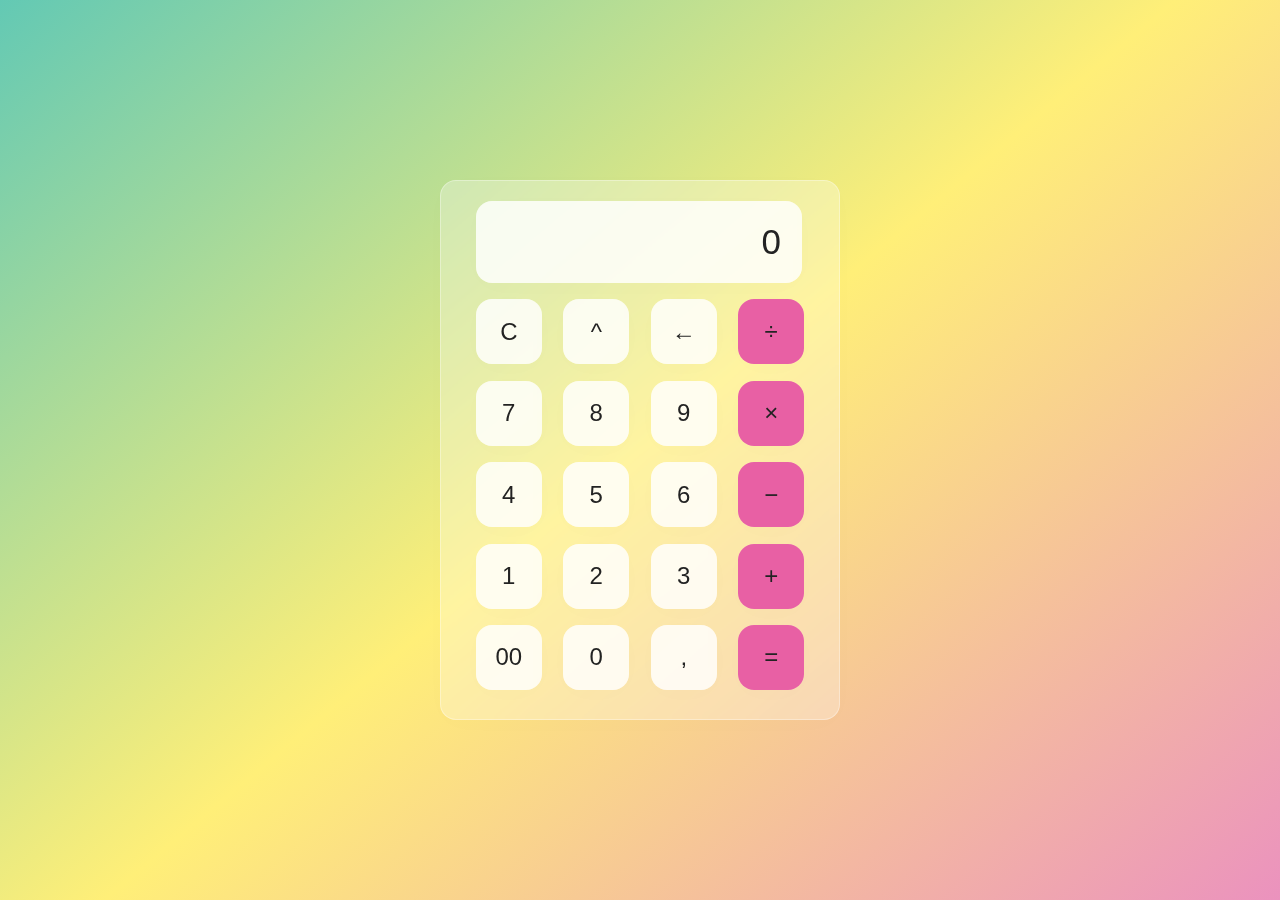
==== Calculator/index.html @ c86e8db0 "Initial commit" ====
<!DOCTYPE html>
<html lang="ru">
<head>
    <meta charset="UTF-8">
    <meta name="viewport" content="width=device-width, initial-scale=1.0">
    <link rel="stylesheet" href="style.css">
    <title>Калькулятор</title>
</head>
<body>
    <div class="wrapper">
        <div class="screen">
            0
        </div>

        <div class="calc-buttons">
            <div class="calc-button-row">
                <button class="calc-button">
                    C
                </button>
                <button class="calc-button">
                    ^
                </button>
                <button class="calc-button">
                    &larr;
                </button>
                <button class="calc-button">
                    &divide;
                </button>
            </div>

            <div class="calc-button-row">
                <button class="calc-button">
                    7
                </button>
                <button class="calc-button">
                    8
                </button>
                <button class="calc-button">
                    9
                </button>
                <button class="calc-button">
                    &times;
                </button>
            </div>

            <div class="calc-button-row">
                <button class="calc-button">
                    4
                </button>
                <button class="calc-button">
                    5
                </button>
                <button class="calc-button">
                    6
                </button>
                <button class="calc-button">
                    &minus;
                </button>
            </div>

            <div class="calc-button-row">
                <button class="calc-button">
                    1
                </button>
                <button class="calc-button">
                    2
                </button>
                <button class="calc-button">
                    3
                </button>
                <button class="calc-button">
                    &plus;
                </button>
            </div>

            <div class="calc-button-row">
                <button class="calc-button">
                    00
                </button>
                <button class="calc-button">
                    0
                </button>
                <button class="calc-button">
                    ,
                </button>
                <button class="calc-button">
                    &equals;
                </button>
            </div>

        </div>
    </div>




    <script src="script.js"></script>
</body>
</html>
---- Calculator/style.css ----
html {
    box-sizing: border-box;
    height: 100%;
}

*,
*::before,
*::after {
    box-sizing: inherit;
    margin: 0;
    padding: 0;
}

body{
    align-items: center;
    background: linear-gradient(320deg, #eb92be, #ffef78, #63c9b4);
    display: flex;
    font-family: 'Dosis', sans-serif;
    font-display: swap;
    height: inherit;
    justify-content: center;
}

.wrapper{
    backdrop-filter: blur(5.5px);
    -webkit-backdrop-filter: blur(5.5px);
    background: rgba(255, 255, 255, 0.75);
    border: 1px solid rgba(255, 255, 255, 0.01);
    border-radius: 16px;
    box-shadow: 0 4px 30px rgba(35, 35, 35, 0.01);
    color: #232323;
    backdrop-filter: blur(4px);
    background: rgba(255, 255, 255, 0.30);
    border: 1px solid rgba(255, 255, 255, 0.34);
    flex-basis: 400px;
    height: 540px;
    padding: 20px 35px;
}

.screen{
    backdrop-filter: blur(5.5px);
    -webkit-backdrop-filter: blur(5.5px);
    background: rgba(255, 255, 255, 0.75);
    border: 1px solid rgba(255, 255, 255, 0.01);
    border-radius: 16px;
    box-shadow: 0 4px 30px rgba(35, 35, 35, 0.01);
    color: #232323;
    font-size: 35px;
    overflow: auto;
    padding: 20px;
    text-align: right;
    width: 326px;
}

.calc-button-row{
    display: flex;
    justify-content: space-between;
    margin: 5% 0;
}

.calc-button{
    backdrop-filter: blur(5.5px);
    -webkit-backdrop-filter: blur(5.5px);
    background: rgba(255, 255, 255, 0.75);
    border: 1px solid rgba(255, 255, 255, 0.01);
    border-radius: 16px;
    box-shadow: 0 4px 30px rgba(35, 35, 35, 0.01);
    color: #232323;
    flex-basis: 20%;
    font-family: inherit;
    font-size: 24px;
    height: 65px;
}

.calc-button:last-child{
    background: #e860a4;
}

.calc-button:hover{
    background-color: inherit;
}

.calc-button:active{
    background: #ffef78;
}

.double{
    flex-basis: 47%;
}

.triple{
    flex-basis: 73%;
}
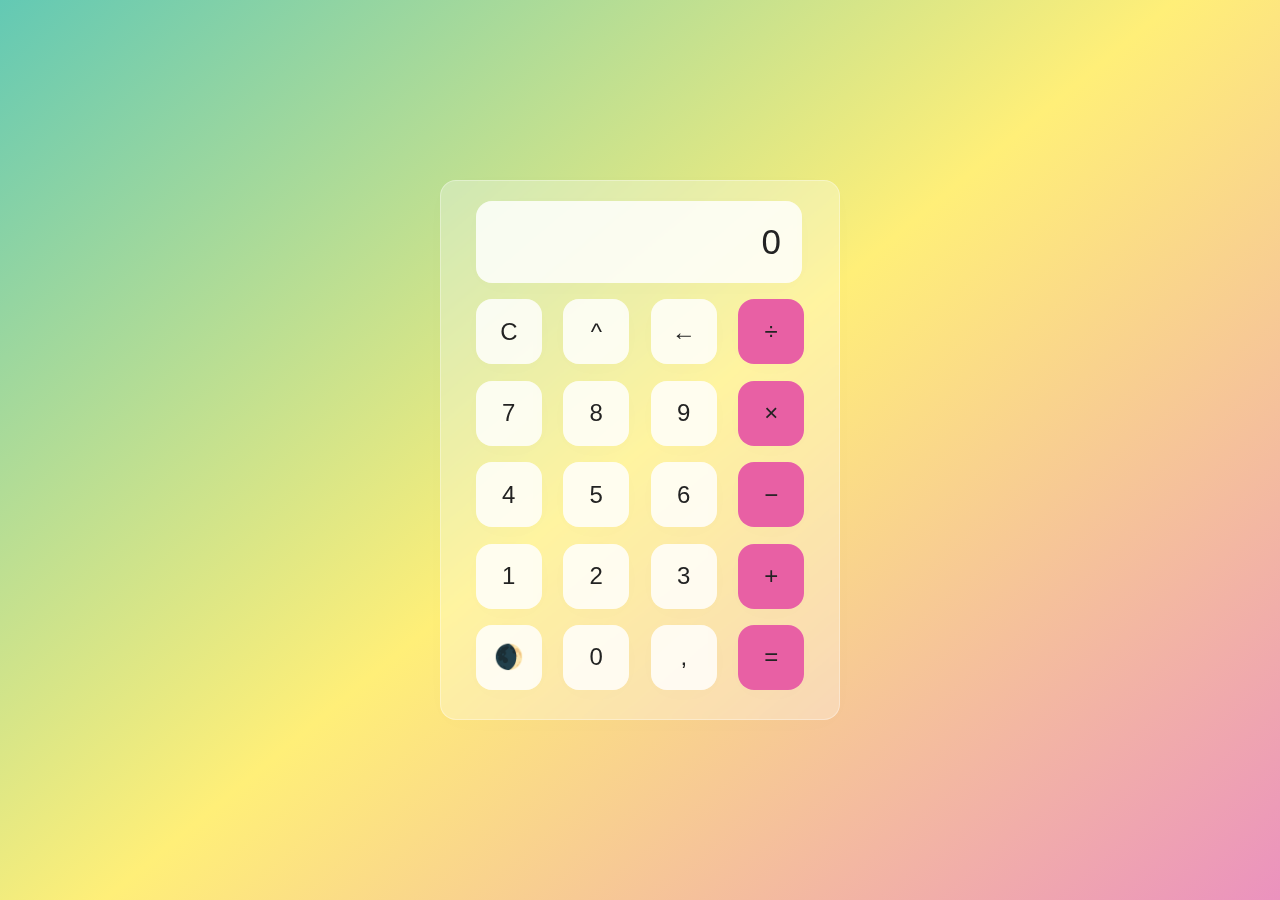
==== commit 4a6607cb: "JSON reading; addEventListener; DOM" ====
--- a/Calculator/index.html
+++ b/Calculator/index.html
@@ -75,7 +75,7 @@
 
             <div class="calc-button-row">
                 <button class="calc-button">
-                    00
+                    &#127762;
                 </button>
                 <button class="calc-button">
                     0
--- a/Calculator/style.css
+++ b/Calculator/style.css
@@ -90,4 +90,8 @@
 
 .triple{
     flex-basis: 73%;
+}
+
+.dark{
+    background: black;
 }